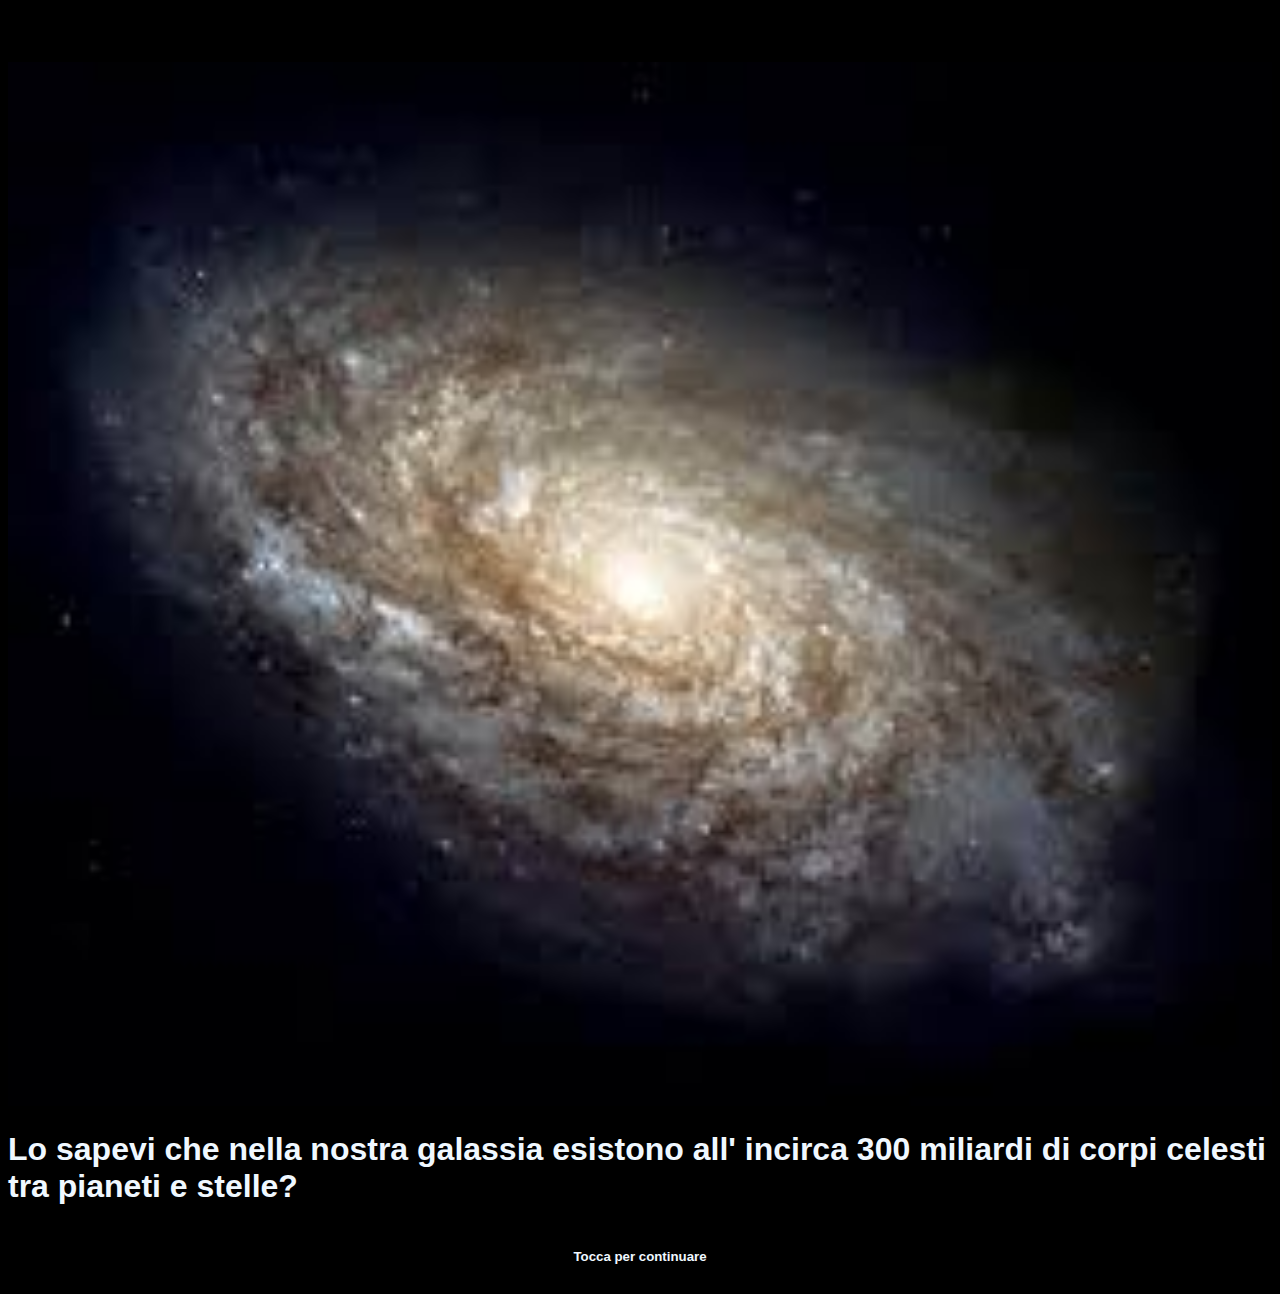
==== index.html @ 02aed557 "Add files via upload" ====
<!DOCTYPE html>
<html lang="en">
<head>
    <meta charset="UTF-8">
    <meta name="viewport" content="width=device-width, initial-scale=1.0">
    <title>Document</title>
    <style>
        body {
            background-color: black;
        }
        div {
            display: flex;
            align-items: center;
            justify-content: space-between;
        }
        h1 {
            animation: fadeIn 3s ease-in-out forwards; /* Animazione */
        }

        a {
            animation: fadeIn 5s ease-in-out forwards;
            display: flex;
            justify-content: center;
            color: aliceblue;
            font-family: Arial, Helvetica, sans-serif;
            text-decoration: none;
        }

        img {
            animation: fadeIn 1s ease-in-out forwards;
        }

        @keyframes fadeIn {
            from {
                opacity: 0;
                transform: translateY(-20px); /* Inizia leggermente sopra */
            }
            to {
                opacity: 1;
                transform: translateY(0); /* Posizione originale */
            }
        }

       
       
    </style>
</head>
<body>
    <br>
    <br>
    <br>

    <img src="[data-uri]" alt="galassia" width="100%">

    <h1 style="color: aliceblue; font-family: Arial, Helvetica, sans-serif;">Lo sapevi che nella nostra galassia esistono all' incirca 300 miliardi di corpi celesti tra pianeti e stelle?</h1>

    <a href="page2.html" style="display: flex; justify-content: center;">
        <h5>Tocca per continuare</h5>
    </a>
</body>
</html>
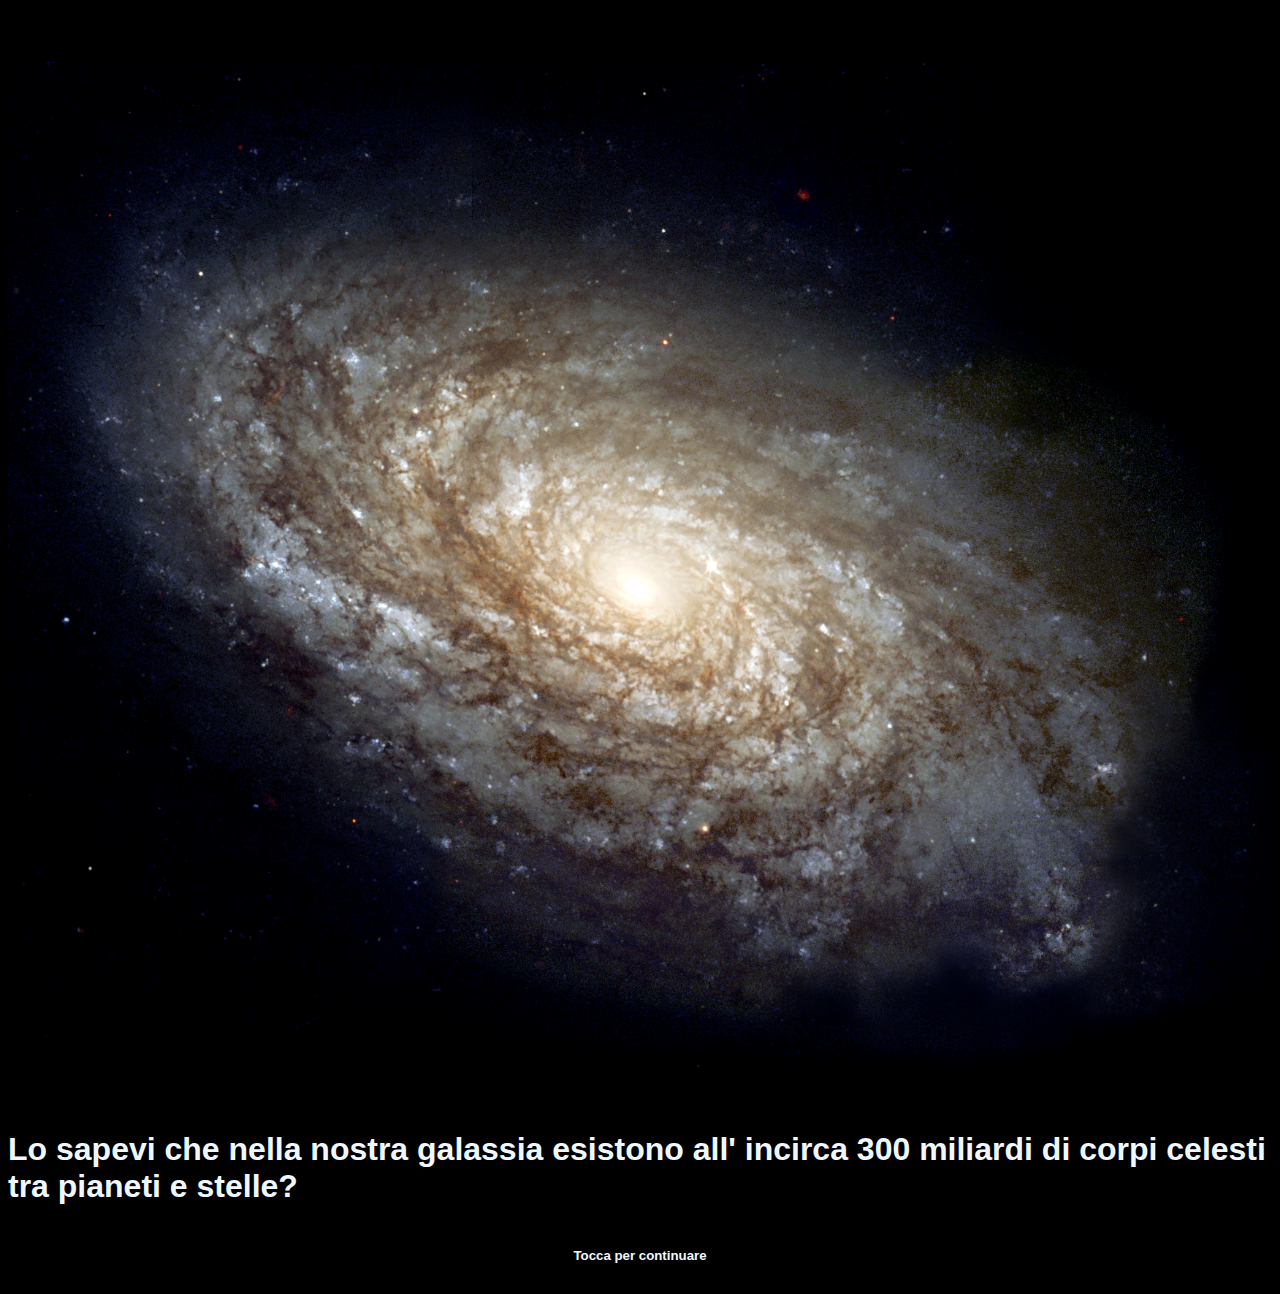
==== commit b2378442: "Update index.html" ====
--- a/index.html
+++ b/index.html
@@ -50,7 +50,7 @@
     <br>
     <br>
 
-    <img src="[data-uri]" alt="galassia" width="100%">
+    <img src="NGC_4414_(NASA-med).jpg" alt="galassia" width="100%">
 
     <h1 style="color: aliceblue; font-family: Arial, Helvetica, sans-serif;">Lo sapevi che nella nostra galassia esistono all' incirca 300 miliardi di corpi celesti tra pianeti e stelle?</h1>
 
@@ -58,4 +58,4 @@
         <h5>Tocca per continuare</h5>
     </a>
 </body>
-</html>+</html>
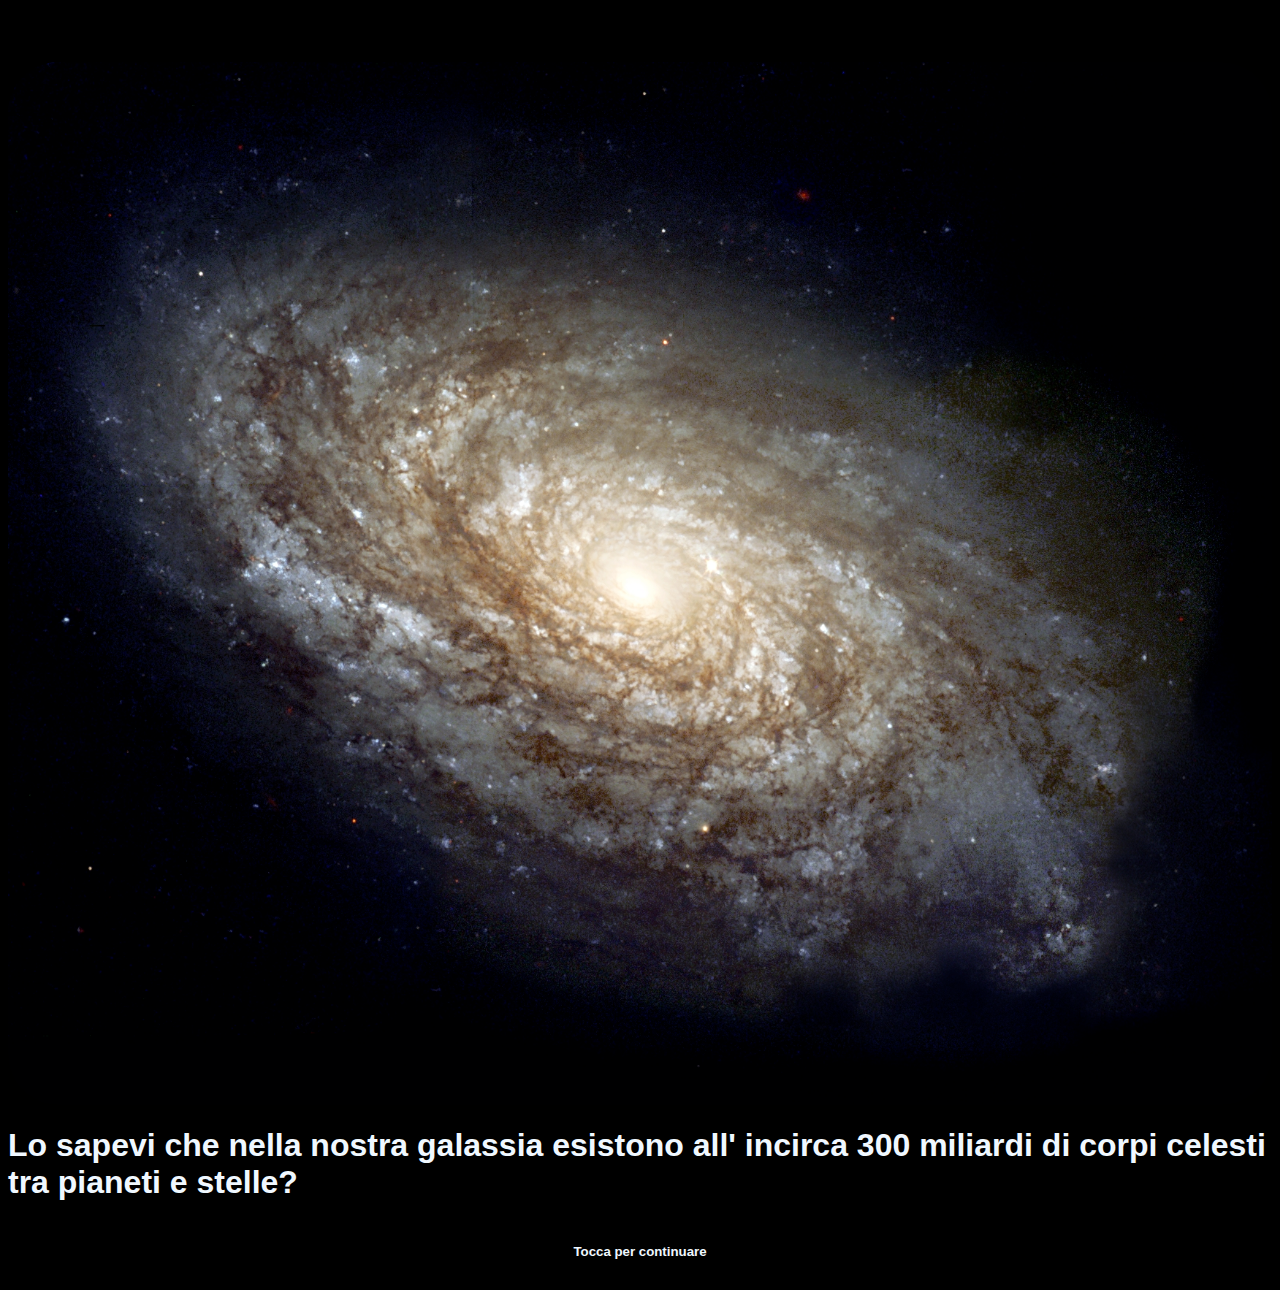
==== commit 34ed3b87: "Add files via upload" ====
--- a/index.html
+++ b/index.html
@@ -4,46 +4,7 @@
     <meta charset="UTF-8">
     <meta name="viewport" content="width=device-width, initial-scale=1.0">
     <title>Document</title>
-    <style>
-        body {
-            background-color: black;
-        }
-        div {
-            display: flex;
-            align-items: center;
-            justify-content: space-between;
-        }
-        h1 {
-            animation: fadeIn 3s ease-in-out forwards; /* Animazione */
-        }
-
-        a {
-            animation: fadeIn 5s ease-in-out forwards;
-            display: flex;
-            justify-content: center;
-            color: aliceblue;
-            font-family: Arial, Helvetica, sans-serif;
-            text-decoration: none;
-        }
-
-        img {
-            animation: fadeIn 1s ease-in-out forwards;
-        }
-
-        @keyframes fadeIn {
-            from {
-                opacity: 0;
-                transform: translateY(-20px); /* Inizia leggermente sopra */
-            }
-            to {
-                opacity: 1;
-                transform: translateY(0); /* Posizione originale */
-            }
-        }
-
-       
-       
-    </style>
+    <link rel="stylesheet" href="style.css">
 </head>
 <body>
     <br>
@@ -58,4 +19,4 @@
         <h5>Tocca per continuare</h5>
     </a>
 </body>
-</html>
+</html>--- a/style.css
+++ b/style.css
@@ -0,0 +1,41 @@
+img {
+    display: flex;
+    justify-content: center;
+    border-radius: 50px;
+}
+body {
+    background-color: black;
+}
+h1 {
+    animation: fadeIn 3s ease-in-out forwards; /* Animazione */
+    color: aliceblue;
+    font-family: Arial, Helvetica, sans-serif;
+}
+
+a {
+    animation: fadeIn 5s ease-in-out forwards;
+    display: flex;
+    justify-content: center;
+    color: aliceblue;
+    font-family: Arial, Helvetica, sans-serif;
+    text-decoration: none;
+}
+
+img {
+    animation: fadeIn 1s ease-in-out forwards;
+}
+
+#kiss-place {
+    animation: fadeIn 4s ease-in-out forwards;
+}
+
+@keyframes fadeIn {
+    from {
+        opacity: 0;
+        transform: translateY(-20px); /* Inizia leggermente sopra */
+    }
+    to {
+        opacity: 1;
+        transform: translateY(0); /* Posizione originale */
+    }
+}